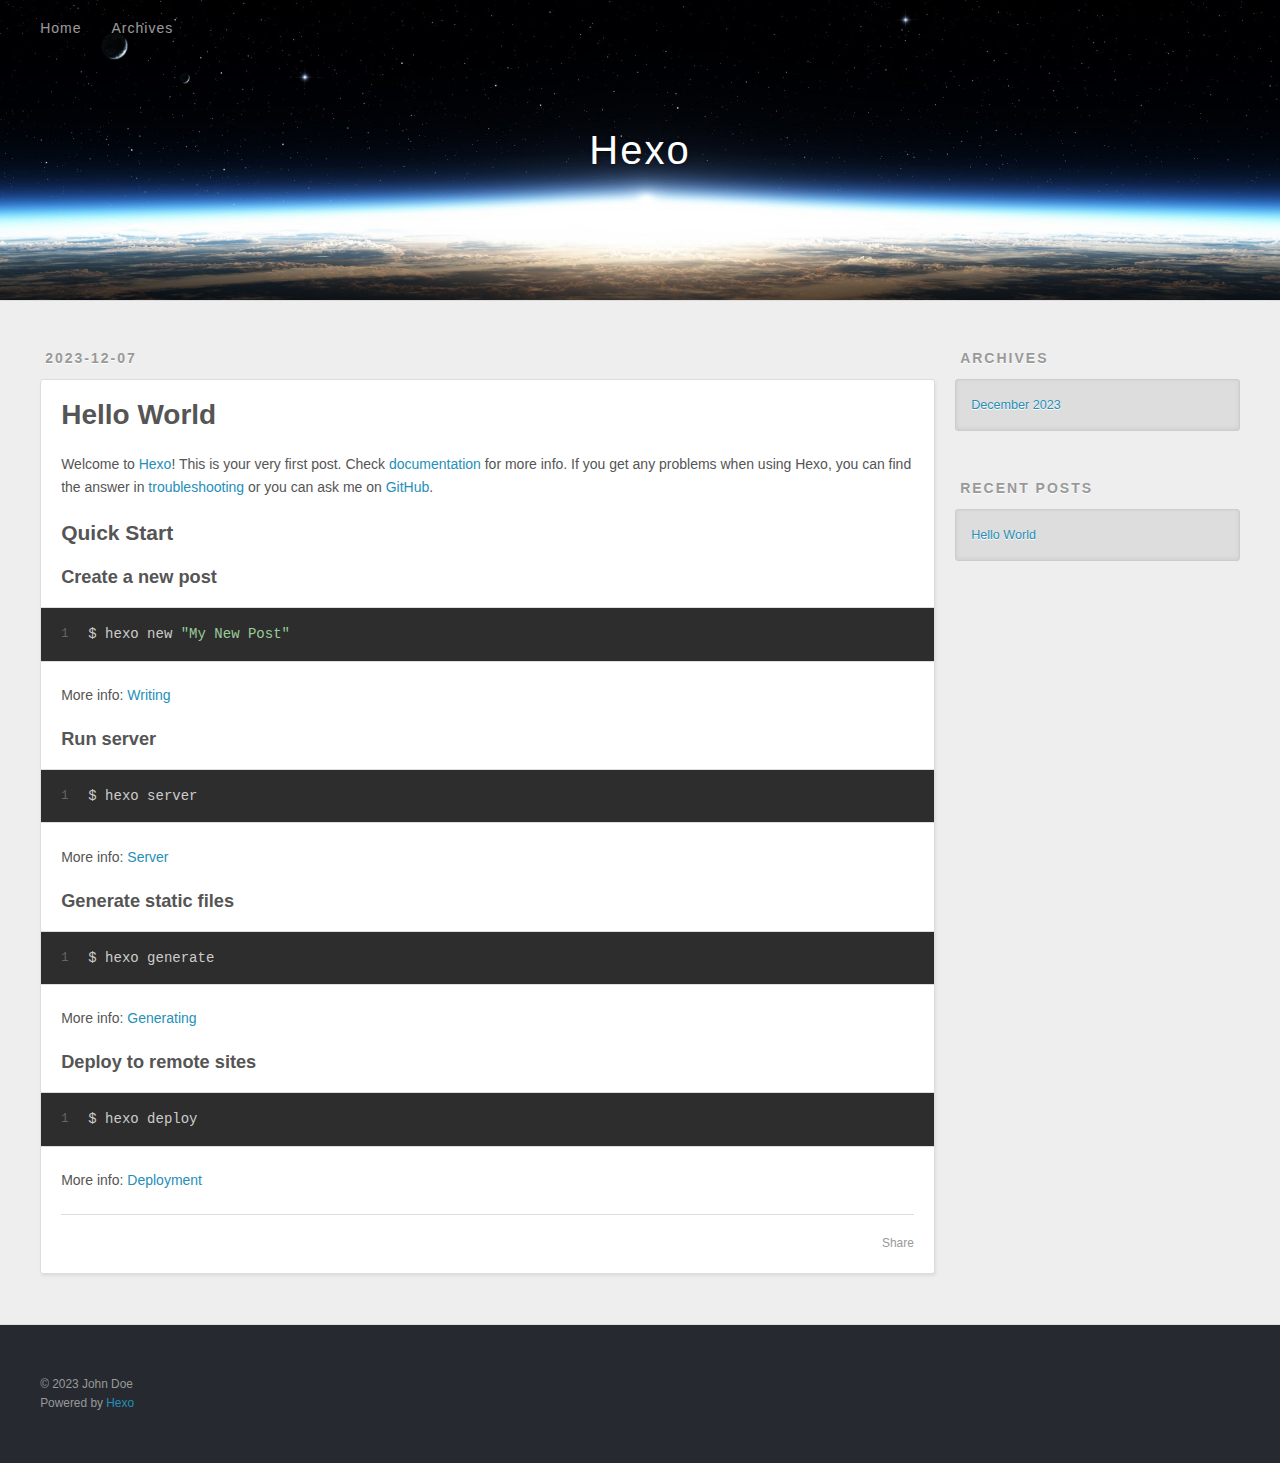
==== index.html @ 00a90ab8 "Site updated: 2023-12-07 13:00:36" ====
<!DOCTYPE html>
<html>
<head>
  <meta charset="utf-8">
  
  
  <title>Hexo</title>
  <meta name="viewport" content="width=device-width, initial-scale=1, shrink-to-fit=no">
  <meta property="og:type" content="website">
<meta property="og:title" content="Hexo">
<meta property="og:url" content="http://example.com/index.html">
<meta property="og:site_name" content="Hexo">
<meta property="og:locale" content="en_US">
<meta property="article:author" content="John Doe">
<meta name="twitter:card" content="summary">
  
    <link rel="alternate" href="/atom.xml" title="Hexo" type="application/atom+xml">
  
  
    <link rel="shortcut icon" href="/favicon.png">
  
  
  
<link rel="stylesheet" href="/css/style.css">

  
    
<link rel="stylesheet" href="/fancybox/jquery.fancybox.min.css">

  
  
<meta name="generator" content="Hexo 7.0.0"></head>

<body>
  <div id="container">
    <div id="wrap">
      <header id="header">
  <div id="banner"></div>
  <div id="header-outer" class="outer">
    <div id="header-title" class="inner">
      <h1 id="logo-wrap">
        <a href="/" id="logo">Hexo</a>
      </h1>
      
    </div>
    <div id="header-inner" class="inner">
      <nav id="main-nav">
        <a id="main-nav-toggle" class="nav-icon"><span class="fa fa-bars"></span></a>
        
          <a class="main-nav-link" href="/">Home</a>
        
          <a class="main-nav-link" href="/archives">Archives</a>
        
      </nav>
      <nav id="sub-nav">
        
        
          <a class="nav-icon" href="/atom.xml" title="RSS Feed"><span class="fa fa-rss"></span></a>
        
        <a class="nav-icon nav-search-btn" title="Search"><span class="fa fa-search"></span></a>
      </nav>
      <div id="search-form-wrap">
        <form action="//google.com/search" method="get" accept-charset="UTF-8" class="search-form"><input type="search" name="q" class="search-form-input" placeholder="Search"><button type="submit" class="search-form-submit">&#xF002;</button><input type="hidden" name="sitesearch" value="http://example.com"></form>
      </div>
    </div>
  </div>
</header>

      <div class="outer">
        <section id="main">
  
    <article id="post-hello-world" class="h-entry article article-type-post" itemprop="blogPost" itemscope itemtype="https://schema.org/BlogPosting">
  <div class="article-meta">
    <a href="/2023/12/07/hello-world/" class="article-date">
  <time class="dt-published" datetime="2023-12-07T04:48:02.536Z" itemprop="datePublished">2023-12-07</time>
</a>
    
  </div>
  <div class="article-inner">
    
    
      <header class="article-header">
        
  
    <h1 itemprop="name">
      <a class="p-name article-title" href="/2023/12/07/hello-world/">Hello World</a>
    </h1>
  

      </header>
    
    <div class="e-content article-entry" itemprop="articleBody">
      
        <p>Welcome to <a target="_blank" rel="noopener" href="https://hexo.io/">Hexo</a>! This is your very first post. Check <a target="_blank" rel="noopener" href="https://hexo.io/docs/">documentation</a> for more info. If you get any problems when using Hexo, you can find the answer in <a target="_blank" rel="noopener" href="https://hexo.io/docs/troubleshooting.html">troubleshooting</a> or you can ask me on <a target="_blank" rel="noopener" href="https://github.com/hexojs/hexo/issues">GitHub</a>.</p>
<h2 id="Quick-Start"><a href="#Quick-Start" class="headerlink" title="Quick Start"></a>Quick Start</h2><h3 id="Create-a-new-post"><a href="#Create-a-new-post" class="headerlink" title="Create a new post"></a>Create a new post</h3><figure class="highlight bash"><table><tr><td class="gutter"><pre><span class="line">1</span><br></pre></td><td class="code"><pre><span class="line">$ hexo new <span class="string">&quot;My New Post&quot;</span></span><br></pre></td></tr></table></figure>

<p>More info: <a target="_blank" rel="noopener" href="https://hexo.io/docs/writing.html">Writing</a></p>
<h3 id="Run-server"><a href="#Run-server" class="headerlink" title="Run server"></a>Run server</h3><figure class="highlight bash"><table><tr><td class="gutter"><pre><span class="line">1</span><br></pre></td><td class="code"><pre><span class="line">$ hexo server</span><br></pre></td></tr></table></figure>

<p>More info: <a target="_blank" rel="noopener" href="https://hexo.io/docs/server.html">Server</a></p>
<h3 id="Generate-static-files"><a href="#Generate-static-files" class="headerlink" title="Generate static files"></a>Generate static files</h3><figure class="highlight bash"><table><tr><td class="gutter"><pre><span class="line">1</span><br></pre></td><td class="code"><pre><span class="line">$ hexo generate</span><br></pre></td></tr></table></figure>

<p>More info: <a target="_blank" rel="noopener" href="https://hexo.io/docs/generating.html">Generating</a></p>
<h3 id="Deploy-to-remote-sites"><a href="#Deploy-to-remote-sites" class="headerlink" title="Deploy to remote sites"></a>Deploy to remote sites</h3><figure class="highlight bash"><table><tr><td class="gutter"><pre><span class="line">1</span><br></pre></td><td class="code"><pre><span class="line">$ hexo deploy</span><br></pre></td></tr></table></figure>

<p>More info: <a target="_blank" rel="noopener" href="https://hexo.io/docs/one-command-deployment.html">Deployment</a></p>

      
    </div>
    <footer class="article-footer">
      <a data-url="http://example.com/2023/12/07/hello-world/" data-id="clpupy6jh00003ctsfbhygcel" data-title="Hello World" class="article-share-link"><span class="fa fa-share">Share</span></a>
      
      
      
    </footer>
  </div>
  
</article>



  


</section>
        
          <aside id="sidebar">
  
    

  
    

  
    
  
    
  <div class="widget-wrap">
    <h3 class="widget-title">Archives</h3>
    <div class="widget">
      <ul class="archive-list"><li class="archive-list-item"><a class="archive-list-link" href="/archives/2023/12/">December 2023</a></li></ul>
    </div>
  </div>


  
    
  <div class="widget-wrap">
    <h3 class="widget-title">Recent Posts</h3>
    <div class="widget">
      <ul>
        
          <li>
            <a href="/2023/12/07/hello-world/">Hello World</a>
          </li>
        
      </ul>
    </div>
  </div>

  
</aside>
        
      </div>
      <footer id="footer">
  
  <div class="outer">
    <div id="footer-info" class="inner">
      
      &copy; 2023 John Doe<br>
      Powered by <a href="https://hexo.io/" target="_blank">Hexo</a>
    </div>
  </div>
</footer>

    </div>
    <nav id="mobile-nav">
  
    <a href="/" class="mobile-nav-link">Home</a>
  
    <a href="/archives" class="mobile-nav-link">Archives</a>
  
</nav>
    


<script src="/js/jquery-3.6.4.min.js"></script>



  
<script src="/fancybox/jquery.fancybox.min.js"></script>




<script src="/js/script.js"></script>





  </div>
</body>
</html>
---- css/style.css ----
body {
  width: 100%;
}
body:before,
body:after {
  content: "";
  display: table;
}
body:after {
  clear: both;
}
html,
body,
div,
span,
applet,
object,
iframe,
h1,
h2,
h3,
h4,
h5,
h6,
p,
blockquote,
pre,
a,
abbr,
acronym,
address,
big,
cite,
code,
del,
dfn,
em,
img,
ins,
kbd,
q,
s,
samp,
small,
strike,
strong,
sub,
sup,
tt,
var,
dl,
dt,
dd,
ol,
ul,
li,
fieldset,
form,
label,
legend,
table,
caption,
tbody,
tfoot,
thead,
tr,
th,
td {
  margin: 0;
  padding: 0;
  border: 0;
  outline: 0;
  font-weight: inherit;
  font-style: inherit;
  font-family: inherit;
  font-size: 100%;
  vertical-align: baseline;
}
body {
  line-height: 1;
  color: #000;
  background: #fff;
}
ol,
ul {
  list-style: none;
}
table {
  border-collapse: separate;
  border-spacing: 0;
  vertical-align: middle;
}
caption,
th,
td {
  text-align: left;
  font-weight: normal;
  vertical-align: middle;
}
a img {
  border: none;
}
input,
button {
  margin: 0;
  padding: 0;
}
input::-moz-focus-inner,
button::-moz-focus-inner {
  border: 0;
  padding: 0;
}
html,
body,
#container {
  height: 100%;
}
body {
  background: #eee;
  font: 14px -apple-system, BlinkMacSystemFont, "Segoe UI", "Roboto", "Oxygen", "Ubuntu", "Cantarell", "Fira Sans", "Droid Sans", "Helvetica Neue", sans-serif;
  -webkit-text-size-adjust: 100%;
}
.outer {
  max-width: 1220px;
  margin: 0 auto;
  padding: 0 20px;
}
.outer:before,
.outer:after {
  content: "";
  display: table;
}
.outer:after {
  clear: both;
}
.inner {
  display: inline;
  float: left;
  width: 98.33333333333333%;
  margin: 0 0.833333333333333%;
}
.left,
.alignleft {
  float: left;
}
.right,
.alignright {
  float: right;
}
.clear {
  clear: both;
}
#container {
  position: relative;
}
.mobile-nav-on {
  overflow: hidden;
}
#wrap {
  height: 100%;
  width: 100%;
  position: absolute;
  top: 0;
  left: 0;
  -webkit-transition: 0.2s ease-out;
  -moz-transition: 0.2s ease-out;
  -ms-transition: 0.2s ease-out;
  transition: 0.2s ease-out;
  z-index: 1;
  background: #eee;
}
.mobile-nav-on #wrap {
  left: 280px;
}
@media screen and (min-width: 768px) {
  #main {
    display: inline;
    float: left;
    width: 73.33333333333333%;
    margin: 0 0.833333333333333%;
  }
}
.article-date,
.article-category-link,
.archive-year,
.widget-title {
  text-decoration: none;
  text-transform: uppercase;
  letter-spacing: 2px;
  color: #999;
  margin-bottom: 1em;
  margin-left: 5px;
  line-height: 1em;
  text-shadow: 0 1px #fff;
  font-weight: bold;
}
.article-inner,
.archive-article-inner {
  background: #fff;
  -webkit-box-shadow: 1px 2px 3px #ddd;
  box-shadow: 1px 2px 3px #ddd;
  border: 1px solid #ddd;
  border-radius: 3px;
}
.article-entry h1,
.widget h1 {
  font-size: 2em;
}
.article-entry h2,
.widget h2 {
  font-size: 1.5em;
}
.article-entry h3,
.widget h3 {
  font-size: 1.3em;
}
.article-entry h4,
.widget h4 {
  font-size: 1.2em;
}
.article-entry h5,
.widget h5 {
  font-size: 1em;
}
.article-entry h6,
.widget h6 {
  font-size: 1em;
  color: #999;
}
.article-entry hr,
.widget hr {
  border: 1px dashed #ddd;
}
.article-entry strong,
.widget strong {
  font-weight: bold;
}
.article-entry em,
.widget em,
.article-entry cite,
.widget cite {
  font-style: italic;
}
.article-entry sup,
.widget sup,
.article-entry sub,
.widget sub {
  font-size: 0.75em;
  line-height: 0;
  position: relative;
  vertical-align: baseline;
}
.article-entry sup,
.widget sup {
  top: -0.5em;
}
.article-entry sub,
.widget sub {
  bottom: -0.2em;
}
.article-entry small,
.widget small {
  font-size: 0.85em;
}
.article-entry acronym,
.widget acronym,
.article-entry abbr,
.widget abbr {
  border-bottom: 1px dotted;
}
.article-entry ul,
.widget ul,
.article-entry ol,
.widget ol,
.article-entry dl,
.widget dl {
  margin: 0 20px;
  line-height: 1.6em;
}
.article-entry ul ul,
.widget ul ul,
.article-entry ol ul,
.widget ol ul,
.article-entry ul ol,
.widget ul ol,
.article-entry ol ol,
.widget ol ol {
  margin-top: 0;
  margin-bottom: 0;
}
.article-entry ul,
.widget ul {
  list-style: disc;
}
.article-entry ol,
.widget ol {
  list-style: decimal;
}
.article-entry dt,
.widget dt {
  font-weight: bold;
}
#header {
  height: 300px;
  position: relative;
  border-bottom: 1px solid #ddd;
}
#header:before,
#header:after {
  content: "";
  position: absolute;
  left: 0;
  right: 0;
  height: 40px;
}
#header:before {
  top: 0;
  background: -webkit-linear-gradient(rgba(0,0,0,0.2), transparent);
  background: -moz-linear-gradient(rgba(0,0,0,0.2), transparent);
  background: -ms-linear-gradient(rgba(0,0,0,0.2), transparent);
  background: linear-gradient(rgba(0,0,0,0.2), transparent);
}
#header:after {
  bottom: 0;
  background: -webkit-linear-gradient(transparent, rgba(0,0,0,0.2));
  background: -moz-linear-gradient(transparent, rgba(0,0,0,0.2));
  background: -ms-linear-gradient(transparent, rgba(0,0,0,0.2));
  background: linear-gradient(transparent, rgba(0,0,0,0.2));
}
#header-outer {
  height: 100%;
  position: relative;
}
#header-inner {
  position: relative;
  overflow: hidden;
}
#banner {
  position: absolute;
  top: 0;
  left: 0;
  width: 100%;
  height: 100%;
  background: url("images/banner.jpg") center #000;
  background-size: cover;
  z-index: -1;
}
#header-title {
  text-align: center;
  height: 40px;
  position: absolute;
  top: 50%;
  left: 0;
  margin-top: -20px;
}
#logo,
#subtitle {
  text-decoration: none;
  color: #fff;
  font-weight: 300;
  text-shadow: 0 1px 4px rgba(0,0,0,0.3);
}
#logo {
  font-size: 40px;
  line-height: 40px;
  letter-spacing: 2px;
}
#subtitle {
  font-size: 16px;
  line-height: 16px;
  letter-spacing: 1px;
}
#subtitle-wrap {
  margin-top: 16px;
}
#main-nav {
  float: left;
  margin-left: -15px;
}
.nav-icon,
.main-nav-link {
  float: left;
  color: #fff;
  opacity: 0.6;
  text-decoration: none;
  text-shadow: 0 1px rgba(0,0,0,0.2);
  -webkit-transition: opacity 0.2s;
  -moz-transition: opacity 0.2s;
  -ms-transition: opacity 0.2s;
  transition: opacity 0.2s;
  display: block;
  padding: 20px 15px;
}
.nav-icon:hover,
.main-nav-link:hover {
  opacity: 1;
}
.nav-icon {
  text-align: center;
  font-size: 14px;
  width: 14px;
  height: 14px;
  padding: 20px 15px;
  position: relative;
  cursor: pointer;
}
.main-nav-link {
  font-weight: 300;
  letter-spacing: 1px;
}
@media screen and (max-width: 479px) {
  .main-nav-link {
    display: none;
  }
}
#main-nav-toggle {
  display: none;
}
@media screen and (max-width: 479px) {
  #main-nav-toggle {
    display: block;
  }
}
#sub-nav {
  float: right;
  margin-right: -15px;
}
#search-form-wrap {
  position: absolute;
  top: 15px;
  width: 150px;
  height: 30px;
  right: -150px;
  opacity: 0;
  -webkit-transition: 0.2s ease-out;
  -moz-transition: 0.2s ease-out;
  -ms-transition: 0.2s ease-out;
  transition: 0.2s ease-out;
}
#search-form-wrap.on {
  opacity: 1;
  right: 0;
}
@media screen and (max-width: 479px) {
  #search-form-wrap {
    width: 100%;
    right: -100%;
  }
}
.search-form {
  position: absolute;
  top: 0;
  left: 0;
  right: 0;
  background: #fff;
  padding: 5px 15px;
  border-radius: 15px;
  -webkit-box-shadow: 0 0 10px rgba(0,0,0,0.3);
  box-shadow: 0 0 10px rgba(0,0,0,0.3);
}
.search-form-input {
  border: none;
  background: none;
  color: #555;
  width: 100%;
  font: 13px -apple-system, BlinkMacSystemFont, "Segoe UI", "Roboto", "Oxygen", "Ubuntu", "Cantarell", "Fira Sans", "Droid Sans", "Helvetica Neue", sans-serif;
  outline: none;
}
.search-form-input::-webkit-search-results-decoration,
.search-form-input::-webkit-search-cancel-button {
  -webkit-appearance: none;
}
.search-form-submit {
  position: absolute;
  top: 50%;
  right: 10px;
  margin-top: -7px;
  font: 13px ForkAwesome;
  border: none;
  background: none;
  color: #bbb;
  cursor: pointer;
}
.search-form-submit:hover,
.search-form-submit:focus {
  color: #777;
}
.article {
  margin: 50px 0;
}
.article-inner {
  overflow: hidden;
}
.article-meta:before,
.article-meta:after {
  content: "";
  display: table;
}
.article-meta:after {
  clear: both;
}
.article-date {
  float: left;
}
.article-category {
  float: left;
  line-height: 1em;
  color: #ccc;
  text-shadow: 0 1px #fff;
  margin-left: 8px;
}
.article-category:before {
  content: "\2022";
}
.article-category-link {
  margin: 0 12px 1em;
}
.article-header {
  padding: 20px 20px 0;
}
.article-title {
  text-decoration: none;
  font-size: 2em;
  font-weight: bold;
  color: #555;
  line-height: 1.1em;
  -webkit-transition: color 0.2s;
  -moz-transition: color 0.2s;
  -ms-transition: color 0.2s;
  transition: color 0.2s;
}
a.article-title:hover {
  color: #258fb8;
}
.article-entry {
  color: #555;
  padding: 0 20px;
}
.article-entry:before,
.article-entry:after {
  content: "";
  display: table;
}
.article-entry:after {
  clear: both;
}
.article-entry p,
.article-entry table {
  line-height: 1.6em;
  margin: 1.6em 0;
}
.article-entry h1,
.article-entry h2,
.article-entry h3,
.article-entry h4,
.article-entry h5,
.article-entry h6 {
  font-weight: bold;
}
.article-entry h1,
.article-entry h2,
.article-entry h3,
.article-entry h4,
.article-entry h5,
.article-entry h6 {
  line-height: 1.1em;
  margin: 1.1em 0;
}
.article-entry a {
  color: #258fb8;
  text-decoration: none;
}
.article-entry a:hover {
  text-decoration: underline;
}
.article-entry ul,
.article-entry ol,
.article-entry dl {
  margin-top: 1.6em;
  margin-bottom: 1.6em;
}
.article-entry img,
.article-entry video {
  max-width: 100%;
  height: auto;
  display: block;
  margin: auto;
}
.article-entry iframe {
  border: none;
}
.article-entry table {
  width: 100%;
  border-collapse: collapse;
  border-spacing: 0;
}
.article-entry th {
  font-weight: bold;
  border-bottom: 3px solid #ddd;
  padding-bottom: 0.5em;
}
.article-entry td {
  border-bottom: 1px solid #ddd;
  padding: 10px 0;
}
.article-entry blockquote {
  font-family: Georgia, "Times New Roman", serif;
  margin: 1.6em 20px;
  text-align: center;
}
.article-entry blockquote footer {
  font-size: 14px;
  margin: 1.6em 0;
  font-family: -apple-system, BlinkMacSystemFont, "Segoe UI", "Roboto", "Oxygen", "Ubuntu", "Cantarell", "Fira Sans", "Droid Sans", "Helvetica Neue", sans-serif;
}
.article-entry blockquote footer cite:before {
  content: "—";
  padding: 0 0.5em;
}
.article-entry .pullquote {
  text-align: left;
  width: 45%;
  margin: 0;
}
.article-entry .pullquote.left {
  margin-left: 0.5em;
  margin-right: 1em;
}
.article-entry .pullquote.right {
  margin-right: 0.5em;
  margin-left: 1em;
}
.article-entry .caption {
  color: #999;
  display: block;
  font-size: 0.9em;
  margin-top: 0.5em;
  position: relative;
  text-align: center;
}
.article-entry .video-container {
  position: relative;
  padding-top: 56.25%;
  height: 0;
  overflow: hidden;
}
.article-entry .video-container iframe,
.article-entry .video-container object,
.article-entry .video-container embed {
  position: absolute;
  top: 0;
  left: 0;
  width: 100%;
  height: 100%;
  margin-top: 0;
}
.article-more-link a {
  display: inline-block;
  line-height: 1em;
  padding: 6px 15px;
  border-radius: 15px;
  background: #eee;
  color: #999;
  text-shadow: 0 1px #fff;
  text-decoration: none;
}
.article-more-link a:hover {
  background: #258fb8;
  color: #fff;
  text-decoration: none;
  text-shadow: 0 1px #1e7293;
}
.article-footer {
  font-size: 0.85em;
  line-height: 1.6em;
  border-top: 1px solid #ddd;
  padding-top: 1.6em;
  margin: 0 20px 20px;
}
.article-footer:before,
.article-footer:after {
  content: "";
  display: table;
}
.article-footer:after {
  clear: both;
}
.article-footer a {
  color: #999;
  text-decoration: none;
}
.article-footer a:hover {
  color: #555;
}
.article-tag-list-item {
  float: left;
  margin-right: 10px;
}
.article-tag-list-link:before {
  content: "#";
}
.article-comment-link {
  float: right;
}
.article-comment-link:before {
  padding-right: 8px;
}
.article-share-link {
  cursor: pointer;
  float: right;
  margin-left: 20px;
}
.article-share-link:before {
  padding-right: 6px;
}
#article-nav {
  position: relative;
}
#article-nav:before,
#article-nav:after {
  content: "";
  display: table;
}
#article-nav:after {
  clear: both;
}
@media screen and (min-width: 768px) {
  #article-nav {
    margin: 50px 0;
  }
  #article-nav:before {
    width: 8px;
    height: 8px;
    position: absolute;
    top: 50%;
    left: 50%;
    margin-top: -4px;
    margin-left: -4px;
    content: "";
    border-radius: 50%;
    background: #ddd;
    -webkit-box-shadow: 0 1px 2px #fff;
    box-shadow: 0 1px 2px #fff;
  }
}
.article-nav-link-wrap {
  text-decoration: none;
  text-shadow: 0 1px #fff;
  color: #999;
  -webkit-box-sizing: border-box;
  -moz-box-sizing: border-box;
  box-sizing: border-box;
  margin-top: 50px;
  text-align: center;
  display: block;
}
.article-nav-link-wrap:hover {
  color: #555;
}
@media screen and (min-width: 768px) {
  .article-nav-link-wrap {
    width: 50%;
    margin-top: 0;
  }
}
@media screen and (min-width: 768px) {
  #article-nav-newer {
    float: left;
    text-align: right;
    padding-right: 20px;
  }
}
@media screen and (min-width: 768px) {
  #article-nav-older {
    float: right;
    text-align: left;
    padding-left: 20px;
  }
}
.article-nav-caption {
  text-transform: uppercase;
  letter-spacing: 2px;
  color: #ddd;
  line-height: 1em;
  font-weight: bold;
}
#article-nav-newer .article-nav-caption {
  margin-right: -2px;
}
.article-nav-title {
  font-size: 0.85em;
  line-height: 1.6em;
  margin-top: 0.5em;
}
.article-share-box {
  position: absolute;
  display: none;
  background: #fff;
  -webkit-box-shadow: 1px 2px 10px rgba(0,0,0,0.2);
  box-shadow: 1px 2px 10px rgba(0,0,0,0.2);
  border-radius: 3px;
  margin-left: -145px;
  overflow: hidden;
  z-index: 1;
}
.article-share-box.on {
  display: block;
}
.article-share-input {
  width: 100%;
  background: none;
  -webkit-box-sizing: border-box;
  -moz-box-sizing: border-box;
  box-sizing: border-box;
  font: 14px -apple-system, BlinkMacSystemFont, "Segoe UI", "Roboto", "Oxygen", "Ubuntu", "Cantarell", "Fira Sans", "Droid Sans", "Helvetica Neue", sans-serif;
  padding: 0 15px;
  color: #555;
  outline: none;
  border: 1px solid #ddd;
  border-radius: 3px 3px 0 0;
  height: 36px;
  line-height: 36px;
}
.article-share-links {
  background: #eee;
}
.article-share-links:before,
.article-share-links:after {
  content: "";
  display: table;
}
.article-share-links:after {
  clear: both;
}
.article-share-twitter,
.article-share-facebook,
.article-share-pinterest,
.article-share-linkedin {
  width: 50px;
  height: 36px;
  display: block;
  float: left;
  position: relative;
  color: #999;
  text-shadow: 0 1px #fff;
}
.article-share-twitter:before,
.article-share-facebook:before,
.article-share-pinterest:before,
.article-share-linkedin:before {
  font-size: 20px;
  width: 20px;
  height: 20px;
  position: absolute;
  top: 50%;
  left: 50%;
  margin-top: -10px;
  margin-left: -10px;
  text-align: center;
}
.article-share-twitter:hover,
.article-share-facebook:hover,
.article-share-pinterest:hover,
.article-share-linkedin:hover {
  color: #fff;
}
.article-share-twitter:hover {
  background: #00aced;
  text-shadow: 0 1px #008abe;
}
.article-share-facebook:hover {
  background: #3b5998;
  text-shadow: 0 1px #2f477a;
}
.article-share-pinterest:hover {
  background: #cb2027;
  text-shadow: 0 1px #a21a1f;
}
.article-share-linkedin:hover {
  background: #0077b5;
  text-shadow: 0 1px #005f91;
}
.article-gallery {
  background: #000;
  position: relative;
}
.article-gallery-photos {
  position: relative;
  overflow: hidden;
}
.article-gallery-img {
  display: none;
  max-width: 100%;
}
.article-gallery-img:first-child {
  display: block;
}
.article-gallery-img.loaded {
  position: absolute;
  display: block;
}
.article-gallery-img img {
  display: block;
  max-width: 100%;
  margin: 0 auto;
}
#comments {
  background: #fff;
  -webkit-box-shadow: 1px 2px 3px #ddd;
  box-shadow: 1px 2px 3px #ddd;
  padding: 20px;
  border: 1px solid #ddd;
  border-radius: 3px;
  margin: 50px 0;
}
#comments a {
  color: #258fb8;
}
.archives-wrap {
  margin: 50px 0;
}
.archives:before,
.archives:after {
  content: "";
  display: table;
}
.archives:after {
  clear: both;
}
.archive-year-wrap {
  margin-bottom: 1em;
}
.archives {
  -webkit-column-gap: 10px;
  -moz-column-gap: 10px;
  column-gap: 10px;
}
@media screen and (min-width: 480px) and (max-width: 767px) {
  .archives {
    -webkit-column-count: 2;
    -moz-column-count: 2;
    column-count: 2;
  }
}
@media screen and (min-width: 768px) {
  .archives {
    -webkit-column-count: 3;
    -moz-column-count: 3;
    column-count: 3;
  }
}
.archive-article {
  -webkit-column-break-inside: avoid;
  page-break-inside: avoid;
  overflow: hidden;
  break-inside: avoid-column;
}
.archive-article-inner {
  padding: 10px;
  margin-bottom: 15px;
}
.archive-article-title {
  text-decoration: none;
  font-weight: bold;
  color: #555;
  -webkit-transition: color 0.2s;
  -moz-transition: color 0.2s;
  -ms-transition: color 0.2s;
  transition: color 0.2s;
  line-height: 1.6em;
}
.archive-article-title:hover {
  color: #258fb8;
}
.archive-article-footer {
  margin-top: 1em;
}
.archive-article-date {
  color: #999;
  text-decoration: none;
  font-size: 0.85em;
  line-height: 1em;
  margin-bottom: 0.5em;
  display: block;
}
#page-nav {
  margin: 50px auto;
  background: #fff;
  -webkit-box-shadow: 1px 2px 3px #ddd;
  box-shadow: 1px 2px 3px #ddd;
  border: 1px solid #ddd;
  border-radius: 3px;
  text-align: center;
  color: #999;
  overflow: hidden;
}
#page-nav:before,
#page-nav:after {
  content: "";
  display: table;
}
#page-nav:after {
  clear: both;
}
#page-nav a,
#page-nav span {
  padding: 10px 20px;
  line-height: 1;
  height: 2ex;
}
#page-nav a {
  color: #999;
  text-decoration: none;
}
#page-nav a:hover {
  background: #999;
  color: #fff;
}
#page-nav .prev {
  float: left;
}
#page-nav .next {
  float: right;
}
#page-nav .page-number {
  display: inline-block;
}
@media screen and (max-width: 479px) {
  #page-nav .page-number {
    display: none;
  }
}
#page-nav .current {
  color: #555;
  font-weight: bold;
}
#page-nav .space {
  color: #ddd;
}
#footer {
  background: #262a30;
  padding: 50px 0;
  border-top: 1px solid #ddd;
  color: #999;
}
#footer a {
  color: #258fb8;
  text-decoration: none;
}
#footer a:hover {
  text-decoration: underline;
}
#footer-info {
  line-height: 1.6em;
  font-size: 0.85em;
}
.article-entry pre,
.article-entry .highlight {
  background: #2d2d2d;
  margin: 0 -20px;
  padding: 15px 20px;
  border-style: solid;
  border-color: #ddd;
  border-width: 1px 0;
  overflow: auto;
  color: #ccc;
  line-height: 22.400000000000002px;
}
.article-entry .highlight .gutter pre,
.article-entry .gist .gist-file .gist-data .line-numbers {
  color: #666;
  font-size: 0.85em;
}
.article-entry pre,
.article-entry code {
  font-family: "Source Code Pro", Consolas, Monaco, Menlo, Consolas, monospace;
}
.article-entry code {
  background: #eee;
  text-shadow: 0 1px #fff;
  padding: 0 0.3em;
}
.article-entry pre code {
  background: none;
  text-shadow: none;
  padding: 0;
}
.article-entry .highlight pre {
  border: none;
  margin: 0;
  padding: 0;
}
.article-entry .highlight table {
  margin: 0;
  width: auto;
}
.article-entry .highlight td {
  border: none;
  padding: 0;
}
.article-entry .highlight figcaption {
  font-size: 0.85em;
  color: #999;
  line-height: 1em;
  margin-bottom: 1em;
}
.article-entry .highlight figcaption:before,
.article-entry .highlight figcaption:after {
  content: "";
  display: table;
}
.article-entry .highlight figcaption:after {
  clear: both;
}
.article-entry .highlight figcaption a {
  float: right;
}
.article-entry .highlight .gutter {
  -moz-user-select: none;
  -ms-user-select: none;
  -webkit-user-select: none;
  -webkit-user-select: none;
  -moz-user-select: none;
  -ms-user-select: none;
  user-select: none;
}
.article-entry .highlight .gutter pre {
  text-align: right;
  padding-right: 20px;
}
.article-entry .highlight .line {
  height: 22.400000000000002px;
}
.article-entry .highlight .line.marked {
  background: #515151;
}
.article-entry .gist {
  margin: 0 -20px;
  border-style: solid;
  border-color: #ddd;
  border-width: 1px 0;
  background: #2d2d2d;
  padding: 15px 20px 15px 0;
}
.article-entry .gist .gist-file {
  border: none;
  font-family: "Source Code Pro", Consolas, Monaco, Menlo, Consolas, monospace;
  margin: 0;
}
.article-entry .gist .gist-file .gist-data {
  background: none;
  border: none;
}
.article-entry .gist .gist-file .gist-data .line-numbers {
  background: none;
  border: none;
  padding: 0 20px 0 0;
}
.article-entry .gist .gist-file .gist-data .line-data {
  padding: 0 !important;
}
.article-entry .gist .gist-file .highlight {
  margin: 0;
  padding: 0;
  border: none;
}
.article-entry .gist .gist-file .gist-meta {
  background: #2d2d2d;
  color: #999;
  font: 0.85em -apple-system, BlinkMacSystemFont, "Segoe UI", "Roboto", "Oxygen", "Ubuntu", "Cantarell", "Fira Sans", "Droid Sans", "Helvetica Neue", sans-serif;
  text-shadow: 0 0;
  padding: 0;
  margin-top: 1em;
  margin-left: 20px;
}
.article-entry .gist .gist-file .gist-meta a {
  color: #258fb8;
  font-weight: normal;
}
.article-entry .gist .gist-file .gist-meta a:hover {
  text-decoration: underline;
}
pre .comment,
pre .title {
  color: #999;
}
pre .variable,
pre .attribute,
pre .tag,
pre .regexp,
pre .ruby .constant,
pre .xml .tag .title,
pre .xml .pi,
pre .xml .doctype,
pre .html .doctype,
pre .css .id,
pre .css .class,
pre .css .pseudo {
  color: #f2777a;
}
pre .number,
pre .preprocessor,
pre .built_in,
pre .literal,
pre .params,
pre .constant {
  color: #f99157;
}
pre .class,
pre .ruby .class .title,
pre .css .rules .attribute {
  color: #9c9;
}
pre .string,
pre .value,
pre .inheritance,
pre .header,
pre .ruby .symbol,
pre .xml .cdata {
  color: #9c9;
}
pre .css .hexcolor {
  color: #6cc;
}
pre .function,
pre .python .decorator,
pre .python .title,
pre .ruby .function .title,
pre .ruby .title .keyword,
pre .perl .sub,
pre .javascript .title,
pre .coffeescript .title {
  color: #69c;
}
pre .keyword,
pre .javascript .function {
  color: #c9c;
}
@media screen and (max-width: 479px) {
  #mobile-nav {
    position: absolute;
    top: 0;
    left: 0;
    width: 280px;
    height: 100%;
    background: #191919;
    border-right: 1px solid #fff;
  }
}
@media screen and (max-width: 479px) {
  .mobile-nav-link {
    display: block;
    color: #999;
    text-decoration: none;
    padding: 15px 20px;
    font-weight: bold;
  }
  .mobile-nav-link:hover {
    color: #fff;
  }
}
@media screen and (min-width: 768px) {
  #sidebar {
    display: inline;
    float: left;
    width: 23.333333333333332%;
    margin: 0 0.833333333333333%;
  }
}
.widget-wrap {
  margin: 50px 0;
}
.widget {
  color: #777;
  text-shadow: 0 1px #fff;
  background: #ddd;
  -webkit-box-shadow: 0 -1px 4px #ccc inset;
  box-shadow: 0 -1px 4px #ccc inset;
  border: 1px solid #ccc;
  padding: 15px;
  border-radius: 3px;
}
.widget a {
  color: #258fb8;
  text-decoration: none;
}
.widget a:hover {
  text-decoration: underline;
}
.widget ul ul,
.widget ol ul,
.widget dl ul,
.widget ul ol,
.widget ol ol,
.widget dl ol,
.widget ul dl,
.widget ol dl,
.widget dl dl {
  margin-left: 15px;
  list-style: disc;
}
.widget {
  line-height: 1.6em;
  word-wrap: break-word;
  font-size: 0.9em;
}
.widget ul,
.widget ol {
  list-style: none;
  margin: 0;
}
.widget ul ul,
.widget ol ul,
.widget ul ol,
.widget ol ol {
  margin: 0 20px;
}
.widget ul ul,
.widget ol ul {
  list-style: disc;
}
.widget ul ol,
.widget ol ol {
  list-style: decimal;
}
.category-list-count,
.tag-list-count,
.archive-list-count {
  padding-left: 5px;
  color: #999;
  font-size: 0.85em;
}
.category-list-count:before,
.tag-list-count:before,
.archive-list-count:before {
  content: "(";
}
.category-list-count:after,
.tag-list-count:after,
.archive-list-count:after {
  content: ")";
}
.tagcloud a {
  margin-right: 5px;
  display: inline-block;
}
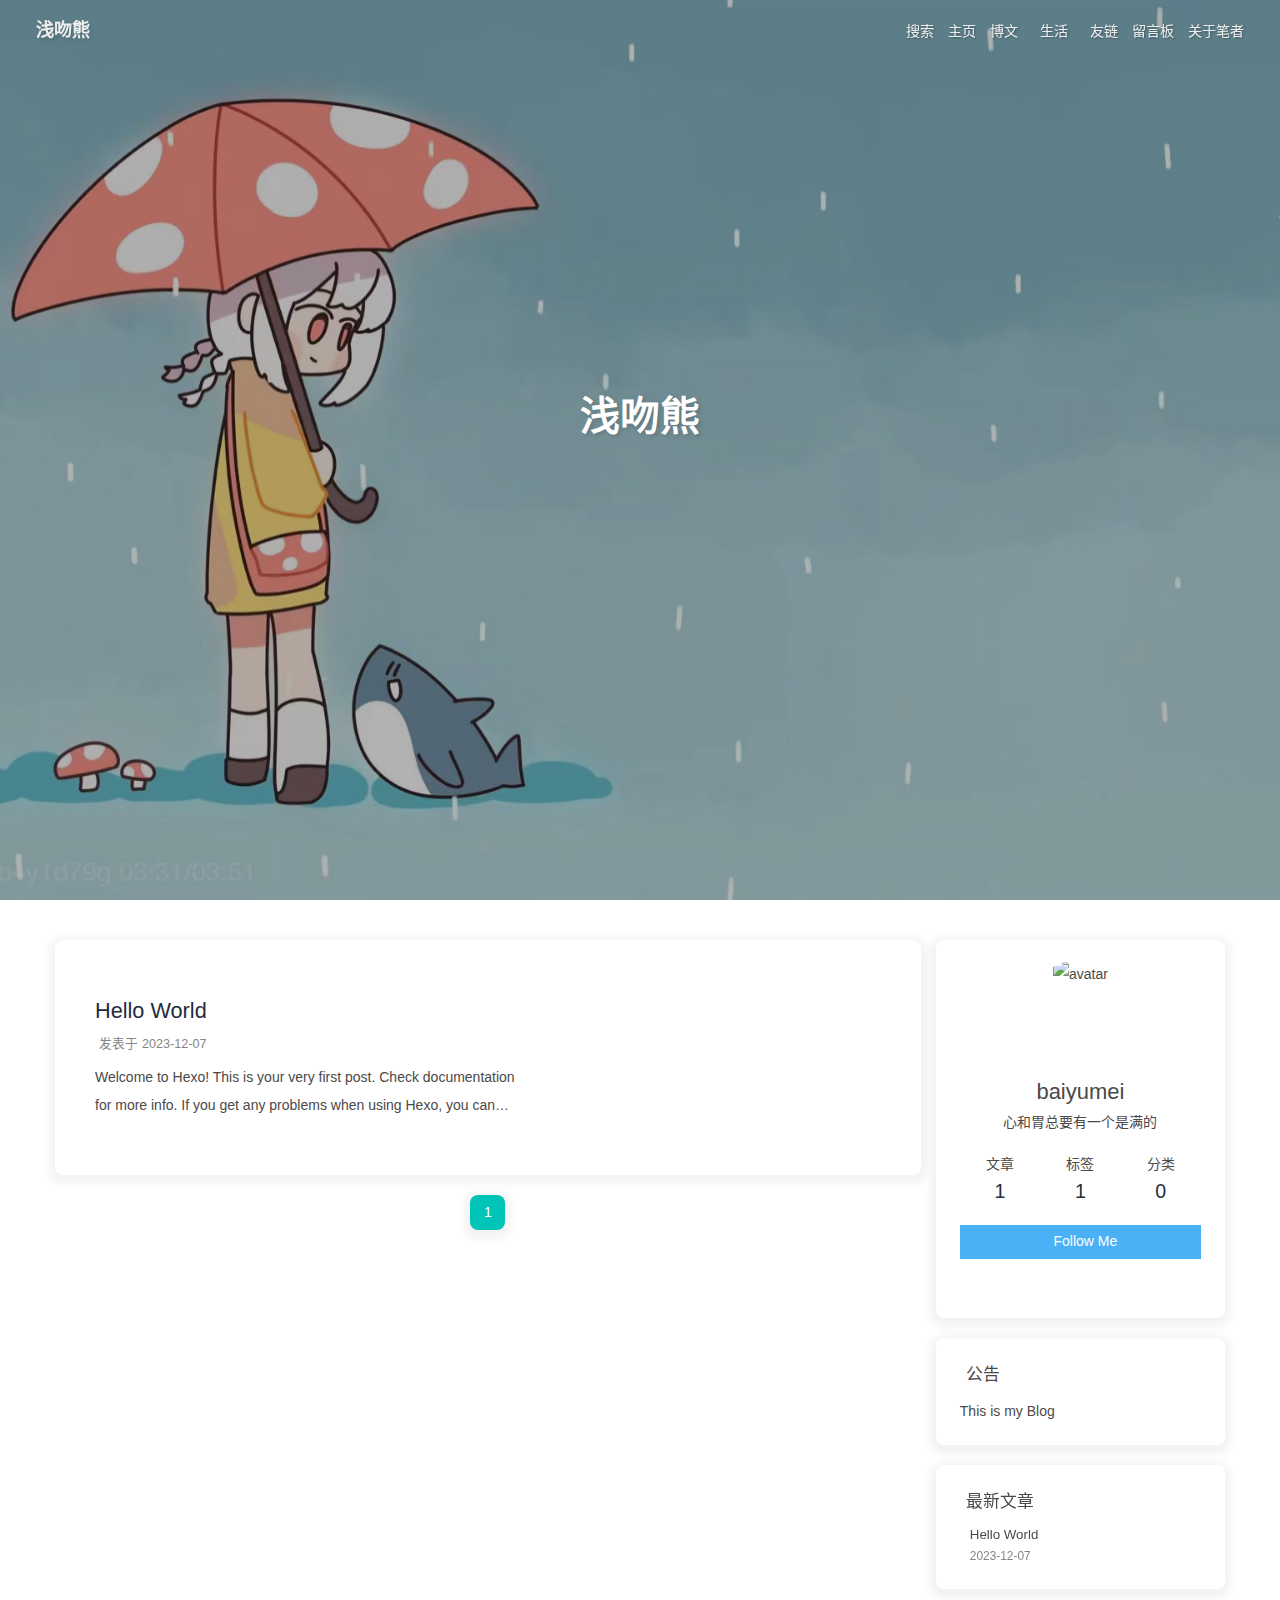
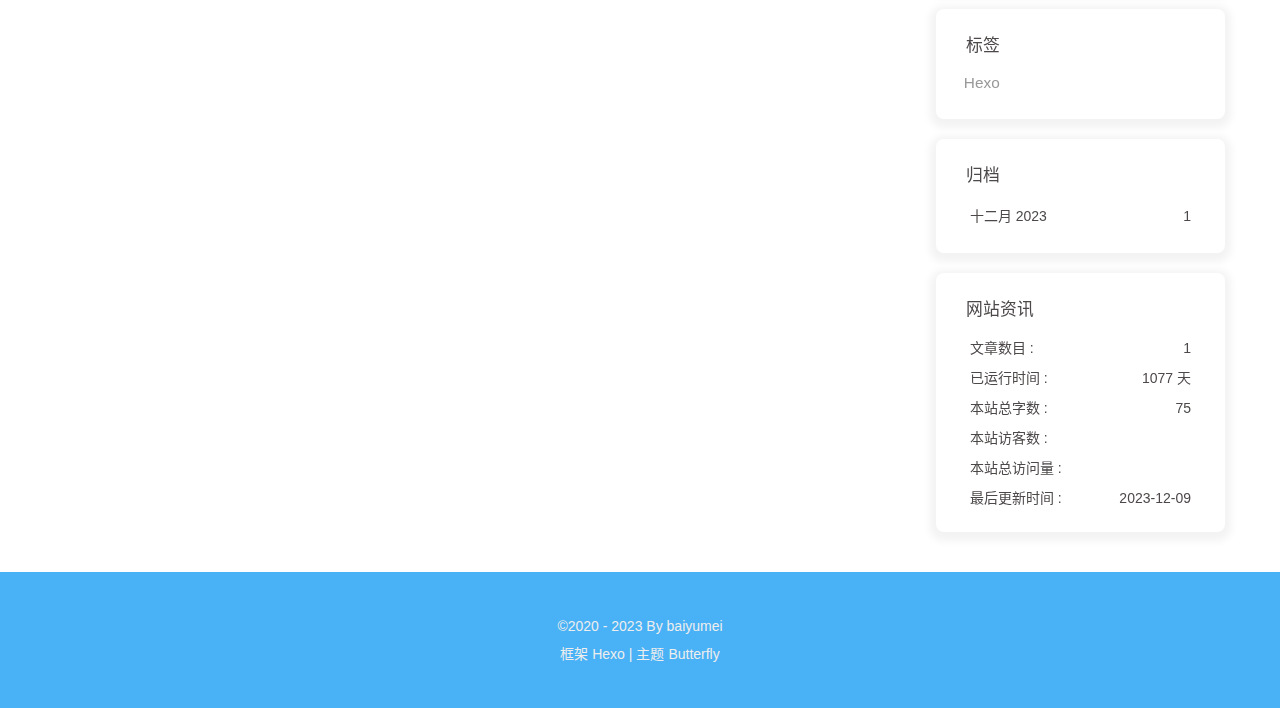
==== commit 72687ad8: "Site updated: 2023-12-09 14:54:59" ====
--- a/index.html
+++ b/index.html
@@ -1,205 +1,208 @@
-<!DOCTYPE html>
-<html>
-<head>
-  <meta charset="utf-8">
-  
-  
-  <title>Hexo</title>
-  <meta name="viewport" content="width=device-width, initial-scale=1, shrink-to-fit=no">
-  <meta property="og:type" content="website">
-<meta property="og:title" content="Hexo">
+<!DOCTYPE html><html lang="zh-CN" data-theme="light"><head><meta charset="UTF-8"><meta http-equiv="X-UA-Compatible" content="IE=edge"><meta name="viewport" content="width=device-width, initial-scale=1.0,viewport-fit=cover"><title>浅吻熊</title><meta name="author" content="baiyumei"><meta name="copyright" content="baiyumei"><meta name="format-detection" content="telephone=no"><meta name="theme-color" content="#ffffff"><meta name="description" content="心和胃总要有一个是满的">
+<meta property="og:type" content="website">
+<meta property="og:title" content="浅吻熊">
 <meta property="og:url" content="http://example.com/index.html">
-<meta property="og:site_name" content="Hexo">
-<meta property="og:locale" content="en_US">
-<meta property="article:author" content="John Doe">
+<meta property="og:site_name" content="浅吻熊">
+<meta property="og:description" content="心和胃总要有一个是满的">
+<meta property="og:locale" content="zh_CN">
+<meta property="og:image" content="http://example.com/img/13.jpg">
+<meta property="article:author" content="baiyumei">
 <meta name="twitter:card" content="summary">
-  
-    <link rel="alternate" href="/atom.xml" title="Hexo" type="application/atom+xml">
-  
-  
-    <link rel="shortcut icon" href="/favicon.png">
-  
-  
-  
-<link rel="stylesheet" href="/css/style.css">
-
-  
-    
-<link rel="stylesheet" href="/fancybox/jquery.fancybox.min.css">
-
-  
-  
-<meta name="generator" content="Hexo 7.0.0"></head>
-
-<body>
-  <div id="container">
-    <div id="wrap">
-      <header id="header">
-  <div id="banner"></div>
-  <div id="header-outer" class="outer">
-    <div id="header-title" class="inner">
-      <h1 id="logo-wrap">
-        <a href="/" id="logo">Hexo</a>
-      </h1>
-      
-    </div>
-    <div id="header-inner" class="inner">
-      <nav id="main-nav">
-        <a id="main-nav-toggle" class="nav-icon"><span class="fa fa-bars"></span></a>
-        
-          <a class="main-nav-link" href="/">Home</a>
-        
-          <a class="main-nav-link" href="/archives">Archives</a>
-        
-      </nav>
-      <nav id="sub-nav">
-        
-        
-          <a class="nav-icon" href="/atom.xml" title="RSS Feed"><span class="fa fa-rss"></span></a>
-        
-        <a class="nav-icon nav-search-btn" title="Search"><span class="fa fa-search"></span></a>
-      </nav>
-      <div id="search-form-wrap">
-        <form action="//google.com/search" method="get" accept-charset="UTF-8" class="search-form"><input type="search" name="q" class="search-form-input" placeholder="Search"><button type="submit" class="search-form-submit">&#xF002;</button><input type="hidden" name="sitesearch" value="http://example.com"></form>
-      </div>
-    </div>
-  </div>
-</header>
-
-      <div class="outer">
-        <section id="main">
-  
-    <article id="post-hello-world" class="h-entry article article-type-post" itemprop="blogPost" itemscope itemtype="https://schema.org/BlogPosting">
-  <div class="article-meta">
-    <a href="/2023/12/07/hello-world/" class="article-date">
-  <time class="dt-published" datetime="2023-12-07T04:48:02.536Z" itemprop="datePublished">2023-12-07</time>
-</a>
-    
-  </div>
-  <div class="article-inner">
-    
-    
-      <header class="article-header">
-        
-  
-    <h1 itemprop="name">
-      <a class="p-name article-title" href="/2023/12/07/hello-world/">Hello World</a>
-    </h1>
-  
-
-      </header>
-    
-    <div class="e-content article-entry" itemprop="articleBody">
-      
-        <p>Welcome to <a target="_blank" rel="noopener" href="https://hexo.io/">Hexo</a>! This is your very first post. Check <a target="_blank" rel="noopener" href="https://hexo.io/docs/">documentation</a> for more info. If you get any problems when using Hexo, you can find the answer in <a target="_blank" rel="noopener" href="https://hexo.io/docs/troubleshooting.html">troubleshooting</a> or you can ask me on <a target="_blank" rel="noopener" href="https://github.com/hexojs/hexo/issues">GitHub</a>.</p>
-<h2 id="Quick-Start"><a href="#Quick-Start" class="headerlink" title="Quick Start"></a>Quick Start</h2><h3 id="Create-a-new-post"><a href="#Create-a-new-post" class="headerlink" title="Create a new post"></a>Create a new post</h3><figure class="highlight bash"><table><tr><td class="gutter"><pre><span class="line">1</span><br></pre></td><td class="code"><pre><span class="line">$ hexo new <span class="string">&quot;My New Post&quot;</span></span><br></pre></td></tr></table></figure>
-
-<p>More info: <a target="_blank" rel="noopener" href="https://hexo.io/docs/writing.html">Writing</a></p>
-<h3 id="Run-server"><a href="#Run-server" class="headerlink" title="Run server"></a>Run server</h3><figure class="highlight bash"><table><tr><td class="gutter"><pre><span class="line">1</span><br></pre></td><td class="code"><pre><span class="line">$ hexo server</span><br></pre></td></tr></table></figure>
-
-<p>More info: <a target="_blank" rel="noopener" href="https://hexo.io/docs/server.html">Server</a></p>
-<h3 id="Generate-static-files"><a href="#Generate-static-files" class="headerlink" title="Generate static files"></a>Generate static files</h3><figure class="highlight bash"><table><tr><td class="gutter"><pre><span class="line">1</span><br></pre></td><td class="code"><pre><span class="line">$ hexo generate</span><br></pre></td></tr></table></figure>
-
-<p>More info: <a target="_blank" rel="noopener" href="https://hexo.io/docs/generating.html">Generating</a></p>
-<h3 id="Deploy-to-remote-sites"><a href="#Deploy-to-remote-sites" class="headerlink" title="Deploy to remote sites"></a>Deploy to remote sites</h3><figure class="highlight bash"><table><tr><td class="gutter"><pre><span class="line">1</span><br></pre></td><td class="code"><pre><span class="line">$ hexo deploy</span><br></pre></td></tr></table></figure>
-
-<p>More info: <a target="_blank" rel="noopener" href="https://hexo.io/docs/one-command-deployment.html">Deployment</a></p>
-
-      
-    </div>
-    <footer class="article-footer">
-      <a data-url="http://example.com/2023/12/07/hello-world/" data-id="clpupy6jh00003ctsfbhygcel" data-title="Hello World" class="article-share-link"><span class="fa fa-share">Share</span></a>
-      
-      
-      
-    </footer>
-  </div>
-  
-</article>
-
-
-
-  
-
-
-</section>
-        
-          <aside id="sidebar">
-  
-    
-
-  
-    
-
-  
-    
-  
-    
-  <div class="widget-wrap">
-    <h3 class="widget-title">Archives</h3>
-    <div class="widget">
-      <ul class="archive-list"><li class="archive-list-item"><a class="archive-list-link" href="/archives/2023/12/">December 2023</a></li></ul>
-    </div>
-  </div>
-
-
-  
-    
-  <div class="widget-wrap">
-    <h3 class="widget-title">Recent Posts</h3>
-    <div class="widget">
-      <ul>
-        
-          <li>
-            <a href="/2023/12/07/hello-world/">Hello World</a>
-          </li>
-        
-      </ul>
-    </div>
-  </div>
-
-  
-</aside>
-        
-      </div>
-      <footer id="footer">
-  
-  <div class="outer">
-    <div id="footer-info" class="inner">
-      
-      &copy; 2023 John Doe<br>
-      Powered by <a href="https://hexo.io/" target="_blank">Hexo</a>
-    </div>
-  </div>
-</footer>
-
-    </div>
-    <nav id="mobile-nav">
-  
-    <a href="/" class="mobile-nav-link">Home</a>
-  
-    <a href="/archives" class="mobile-nav-link">Archives</a>
-  
-</nav>
-    
-
-
-<script src="/js/jquery-3.6.4.min.js"></script>
-
-
-
-  
-<script src="/fancybox/jquery.fancybox.min.js"></script>
-
-
-
-
-<script src="/js/script.js"></script>
-
-
-
-
-
-  </div>
-</body>
-</html>+<meta name="twitter:image" content="http://example.com/img/13.jpg"><link rel="shortcut icon" href="/img/0.png"><link rel="canonical" href="http://example.com/index.html"><link rel="preconnect" href="//cdn.jsdelivr.net"/><link rel="preconnect" href="//busuanzi.ibruce.info"/><link rel="stylesheet" href="/css/index.css"><link rel="stylesheet" href="https://cdn.jsdelivr.net/npm/@fortawesome/fontawesome-free/css/all.min.css"><link rel="stylesheet" href="https://cdn.jsdelivr.net/npm/@fancyapps/ui/dist/fancybox/fancybox.min.css" media="print" onload="this.media='all'"><script>const GLOBAL_CONFIG = {
+  root: '/',
+  algolia: undefined,
+  localSearch: {"path":"/search.xml","preload":false,"top_n_per_article":1,"unescape":false,"languages":{"hits_empty":"找不到您查询的内容：${query}","hits_stats":"共找到 ${hits} 篇文章"}},
+  translate: undefined,
+  noticeOutdate: undefined,
+  highlight: {"plugin":"highlight.js","highlightCopy":true,"highlightLang":false,"highlightHeightLimit":false},
+  copy: {
+    success: '复制成功',
+    error: '复制错误',
+    noSupport: '浏览器不支持'
+  },
+  relativeDate: {
+    homepage: false,
+    post: false
+  },
+  runtime: '天',
+  dateSuffix: {
+    just: '刚刚',
+    min: '分钟前',
+    hour: '小时前',
+    day: '天前',
+    month: '个月前'
+  },
+  copyright: undefined,
+  lightbox: 'fancybox',
+  Snackbar: undefined,
+  infinitegrid: {
+    js: 'https://cdn.jsdelivr.net/npm/@egjs/infinitegrid/dist/infinitegrid.min.js',
+    buttonText: '加载更多'
+  },
+  isPhotoFigcaption: false,
+  islazyload: false,
+  isAnchor: false,
+  percent: {
+    toc: true,
+    rightside: false,
+  },
+  autoDarkmode: false
+}</script><script id="config-diff">var GLOBAL_CONFIG_SITE = {
+  title: '浅吻熊',
+  isPost: false,
+  isHome: true,
+  isHighlightShrink: false,
+  isToc: false,
+  postUpdate: '2023-12-09 14:54:40'
+}</script><script>(win=>{
+      win.saveToLocal = {
+        set: (key, value, ttl) => {
+          if (ttl === 0) return
+          const now = Date.now()
+          const expiry = now + ttl * 86400000
+          const item = {
+            value,
+            expiry
+          }
+          localStorage.setItem(key, JSON.stringify(item))
+        },
+      
+        get: key => {
+          const itemStr = localStorage.getItem(key)
+      
+          if (!itemStr) {
+            return undefined
+          }
+          const item = JSON.parse(itemStr)
+          const now = Date.now()
+      
+          if (now > item.expiry) {
+            localStorage.removeItem(key)
+            return undefined
+          }
+          return item.value
+        }
+      }
+    
+      win.getScript = (url, attr = {}) => new Promise((resolve, reject) => {
+        const script = document.createElement('script')
+        script.src = url
+        script.async = true
+        script.onerror = reject
+        script.onload = script.onreadystatechange = function() {
+          const loadState = this.readyState
+          if (loadState && loadState !== 'loaded' && loadState !== 'complete') return
+          script.onload = script.onreadystatechange = null
+          resolve()
+        }
+
+        Object.keys(attr).forEach(key => {
+          script.setAttribute(key, attr[key])
+        })
+
+        document.head.appendChild(script)
+      })
+    
+      win.getCSS = (url, id = false) => new Promise((resolve, reject) => {
+        const link = document.createElement('link')
+        link.rel = 'stylesheet'
+        link.href = url
+        if (id) link.id = id
+        link.onerror = reject
+        link.onload = link.onreadystatechange = function() {
+          const loadState = this.readyState
+          if (loadState && loadState !== 'loaded' && loadState !== 'complete') return
+          link.onload = link.onreadystatechange = null
+          resolve()
+        }
+        document.head.appendChild(link)
+      })
+    
+      win.activateDarkMode = () => {
+        document.documentElement.setAttribute('data-theme', 'dark')
+        if (document.querySelector('meta[name="theme-color"]') !== null) {
+          document.querySelector('meta[name="theme-color"]').setAttribute('content', '#0d0d0d')
+        }
+      }
+      win.activateLightMode = () => {
+        document.documentElement.setAttribute('data-theme', 'light')
+        if (document.querySelector('meta[name="theme-color"]') !== null) {
+          document.querySelector('meta[name="theme-color"]').setAttribute('content', '#ffffff')
+        }
+      }
+      const t = saveToLocal.get('theme')
+    
+        if (t === 'dark') activateDarkMode()
+        else if (t === 'light') activateLightMode()
+      
+      const asideStatus = saveToLocal.get('aside-status')
+      if (asideStatus !== undefined) {
+        if (asideStatus === 'hide') {
+          document.documentElement.classList.add('hide-aside')
+        } else {
+          document.documentElement.classList.remove('hide-aside')
+        }
+      }
+    
+      const detectApple = () => {
+        if(/iPad|iPhone|iPod|Macintosh/.test(navigator.userAgent)){
+          document.documentElement.classList.add('apple')
+        }
+      }
+      detectApple()
+    })(window)</script><link rel="stylesheet" href="/css/gd.css"><meta name="generator" content="Hexo 7.0.0"></head><body><div id="sidebar"><div id="menu-mask"></div><div id="sidebar-menus"><div class="avatar-img is-center"><img src="/img/loading.gif" data-original="/img/13.jpg" onerror="onerror=null;src='/img/friend_404.gif'" alt="avatar"/></div><div class="sidebar-site-data site-data is-center"><a href="/archives/"><div class="headline">文章</div><div class="length-num">1</div></a><a href="/tags/"><div class="headline">标签</div><div class="length-num">1</div></a><a href="/categories/"><div class="headline">分类</div><div class="length-num">0</div></a></div><hr class="custom-hr"/><div class="menus_items"><div class="menus_item"><a class="site-page" href="/"><i class="fa-fw fas fa-home"></i><span> 主页</span></a></div><div class="menus_item"><a class="site-page group" href="javascript:void(0);"><i class="fa-fw fa fa-graduation-cap"></i><span> 博文</span><i class="fas fa-chevron-down"></i></a><ul class="menus_item_child"><li><a class="site-page child" href="/categories/"><i class="fa-fw fa fa-archive"></i><span> 分类</span></a></li><li><a class="site-page child" href="/tags/"><i class="fa-fw fa fa-tags"></i><span> 标签</span></a></li><li><a class="site-page child" href="/archives/"><i class="fa-fw fa fa-folder-open"></i><span> 归档</span></a></li></ul></div><div class="menus_item"><a class="site-page group" href="javascript:void(0);"><i class="fa-fw fas fa-list"></i><span> 生活</span><i class="fas fa-chevron-down"></i></a><ul class="menus_item_child"><li><a class="site-page child" href="/shuoshuo/"><i class="fa-fw fa fa-comments-o"></i><span> 分享</span></a></li><li><a class="site-page child" href="/photos/"><i class="fa-fw fa fa-camera-retro"></i><span> 相册</span></a></li><li><a class="site-page child" href="/music/"><i class="fa-fw fa fa-music"></i><span> 音乐</span></a></li><li><a class="site-page child" href="/movies/"><i class="fa-fw fas fa-video"></i><span> 影视</span></a></li></ul></div><div class="menus_item"><a class="site-page" href="/links/"><i class="fa-fw fa fa-link"></i><span> 友链</span></a></div><div class="menus_item"><a class="site-page" href="/comment/"><i class="fa-fw fa fa-paper-plane"></i><span> 留言板</span></a></div><div class="menus_item"><a class="site-page" href="/about/"><i class="fa-fw fas fa-heart"></i><span> 关于笔者</span></a></div></div></div></div><div class="page" id="body-wrap"><header class="full_page" id="page-header" style="background-image: url('/img/10.jpg')"><nav id="nav"><span id="blog-info"><a href="/" title="浅吻熊"><span class="site-name">浅吻熊</span></a></span><div id="menus"><div id="search-button"><a class="site-page social-icon search" href="javascript:void(0);"><i class="fas fa-search fa-fw"></i><span> 搜索</span></a></div><div class="menus_items"><div class="menus_item"><a class="site-page" href="/"><i class="fa-fw fas fa-home"></i><span> 主页</span></a></div><div class="menus_item"><a class="site-page group" href="javascript:void(0);"><i class="fa-fw fa fa-graduation-cap"></i><span> 博文</span><i class="fas fa-chevron-down"></i></a><ul class="menus_item_child"><li><a class="site-page child" href="/categories/"><i class="fa-fw fa fa-archive"></i><span> 分类</span></a></li><li><a class="site-page child" href="/tags/"><i class="fa-fw fa fa-tags"></i><span> 标签</span></a></li><li><a class="site-page child" href="/archives/"><i class="fa-fw fa fa-folder-open"></i><span> 归档</span></a></li></ul></div><div class="menus_item"><a class="site-page group" href="javascript:void(0);"><i class="fa-fw fas fa-list"></i><span> 生活</span><i class="fas fa-chevron-down"></i></a><ul class="menus_item_child"><li><a class="site-page child" href="/shuoshuo/"><i class="fa-fw fa fa-comments-o"></i><span> 分享</span></a></li><li><a class="site-page child" href="/photos/"><i class="fa-fw fa fa-camera-retro"></i><span> 相册</span></a></li><li><a class="site-page child" href="/music/"><i class="fa-fw fa fa-music"></i><span> 音乐</span></a></li><li><a class="site-page child" href="/movies/"><i class="fa-fw fas fa-video"></i><span> 影视</span></a></li></ul></div><div class="menus_item"><a class="site-page" href="/links/"><i class="fa-fw fa fa-link"></i><span> 友链</span></a></div><div class="menus_item"><a class="site-page" href="/comment/"><i class="fa-fw fa fa-paper-plane"></i><span> 留言板</span></a></div><div class="menus_item"><a class="site-page" href="/about/"><i class="fa-fw fas fa-heart"></i><span> 关于笔者</span></a></div></div><div id="toggle-menu"><a class="site-page" href="javascript:void(0);"><i class="fas fa-bars fa-fw"></i></a></div></div></nav><div id="site-info"><h1 id="site-title">浅吻熊</h1><div id="site-subtitle"><span id="subtitle"></span></div><div id="site_social_icons"><a class="social-icon" href="https://github.com/" target="_blank" title="Github"><i class="fab fa-github"></i></a><a class="social-icon" href="https://blog.csdn.net/m0_74191042" target="_blank" title="CSDN"><i class="fa fa-book-open"></i></a><a class="social-icon" href="tencent://AddContact/?fromId=45&amp;fromSubId=1&amp;subcmd=all&amp;uin=2772947110&amp;website=www.oicqzone.com" target="_blank" title="QQ"><i class="fab fa-qq"></i></a><a class="social-icon" href="https://space.bilibili.com/475294307?spm_id_from=333.337.0.0" target="_blank" title="bilibili"><i class="fab fa-bilibili"></i></a></div></div><div id="scroll-down"><i class="fas fa-angle-down scroll-down-effects"></i></div></header><main class="layout" id="content-inner"><div class="recent-posts" id="recent-posts"><div class="recent-post-item"><div class="recent-post-info"><a class="article-title" href="/2023/12/07/hello-world/" title="Hello World">Hello World</a><div class="article-meta-wrap"><span class="post-meta-date"><i class="far fa-calendar-alt"></i><span class="article-meta-label">发表于</span><time datetime="2023-12-07T04:48:02.536Z" title="发表于 2023-12-07 12:48:02">2023-12-07</time></span></div><div class="content">Welcome to Hexo! This is your very first post. Check documentation for more info. If you get any problems when using Hexo, you can find the answer in troubleshooting or you can ask me on GitHub.
+Quick StartCreate a new post1$ hexo new &quot;My New Post&quot;
+
+More info: Writing
+Run server1$ hexo server
+
+More info: Server
+Generate static files1$ hexo generate
+
+More info: Generating
+Deploy to remote sites1$ hexo deploy
+
+More info: Deployment
+</div></div></div><nav id="pagination"><div class="pagination"><span class="page-number current">1</span></div></nav></div><div class="aside-content" id="aside-content"><div class="card-widget card-info"><div class="is-center"><div class="avatar-img"><img src="/img/loading.gif" data-original="/img/13.jpg" onerror="this.onerror=null;this.src='/img/friend_404.gif'" alt="avatar"/></div><div class="author-info__name">baiyumei</div><div class="author-info__description">心和胃总要有一个是满的</div></div><div class="card-info-data site-data is-center"><a href="/archives/"><div class="headline">文章</div><div class="length-num">1</div></a><a href="/tags/"><div class="headline">标签</div><div class="length-num">1</div></a><a href="/categories/"><div class="headline">分类</div><div class="length-num">0</div></a></div><a id="card-info-btn" target="_blank" rel="noopener" href="https://github.com/xxxxxx"><i class="fab fa-github"></i><span>Follow Me</span></a><div class="card-info-social-icons is-center"><a class="social-icon" href="https://github.com/" target="_blank" title="Github"><i class="fab fa-github"></i></a><a class="social-icon" href="https://blog.csdn.net/m0_74191042" target="_blank" title="CSDN"><i class="fa fa-book-open"></i></a><a class="social-icon" href="tencent://AddContact/?fromId=45&amp;fromSubId=1&amp;subcmd=all&amp;uin=2772947110&amp;website=www.oicqzone.com" target="_blank" title="QQ"><i class="fab fa-qq"></i></a><a class="social-icon" href="https://space.bilibili.com/475294307?spm_id_from=333.337.0.0" target="_blank" title="bilibili"><i class="fab fa-bilibili"></i></a></div></div><div class="card-widget card-announcement"><div class="item-headline"><i class="fas fa-bullhorn fa-shake"></i><span>公告</span></div><div class="announcement_content">This is my Blog</div></div><div class="sticky_layout"><div class="card-widget card-recent-post"><div class="item-headline"><i class="fas fa-history"></i><span>最新文章</span></div><div class="aside-list"><div class="aside-list-item"><div class="content"><a class="title" href="/2023/12/07/hello-world/" title="Hello World">Hello World</a><time datetime="2023-12-07T04:48:02.536Z" title="发表于 2023-12-07 12:48:02">2023-12-07</time></div></div></div></div><div class="card-widget card-tags"><div class="item-headline"><i class="fas fa-tags"></i><span>标签</span></div><div class="card-tag-cloud"><a href="/tags/Hexo/" style="font-size: 1.1em; color: #999">Hexo</a></div></div><div class="card-widget card-archives"><div class="item-headline"><i class="fas fa-archive"></i><span>归档</span></div><ul class="card-archive-list"><li class="card-archive-list-item"><a class="card-archive-list-link" href="/archives/2023/12/"><span class="card-archive-list-date">十二月 2023</span><span class="card-archive-list-count">1</span></a></li></ul></div><div class="card-widget card-webinfo"><div class="item-headline"><i class="fas fa-chart-line"></i><span>网站资讯</span></div><div class="webinfo"><div class="webinfo-item"><div class="item-name">文章数目 :</div><div class="item-count">1</div></div><div class="webinfo-item"><div class="item-name">已运行时间 :</div><div class="item-count" id="runtimeshow" data-publishDate="2023-08-12T08:00:00.000Z"><i class="fa-solid fa-spinner fa-spin"></i></div></div><div class="webinfo-item"><div class="item-name">本站总字数 :</div><div class="item-count">75</div></div><div class="webinfo-item"><div class="item-name">本站访客数 :</div><div class="item-count" id="busuanzi_value_site_uv"><i class="fa-solid fa-spinner fa-spin"></i></div></div><div class="webinfo-item"><div class="item-name">本站总访问量 :</div><div class="item-count" id="busuanzi_value_site_pv"><i class="fa-solid fa-spinner fa-spin"></i></div></div><div class="webinfo-item"><div class="item-name">最后更新时间 :</div><div class="item-count" id="last-push-date" data-lastPushDate="2023-12-09T06:54:39.829Z"><i class="fa-solid fa-spinner fa-spin"></i></div></div></div></div></div></div></main><footer id="footer"><div id="footer-wrap"><div class="copyright">&copy;2020 - 2023 By baiyumei</div><div class="framework-info"><span>框架 </span><a target="_blank" rel="noopener" href="https://hexo.io">Hexo</a><span class="footer-separator">|</span><span>主题 </span><a target="_blank" rel="noopener" href="https://github.com/jerryc127/hexo-theme-butterfly">Butterfly</a></div></div></footer></div><div id="rightside"><div id="rightside-config-hide"><button id="darkmode" type="button" title="浅色和深色模式转换"><i class="fas fa-adjust"></i></button><button id="hide-aside-btn" type="button" title="单栏和双栏切换"><i class="fas fa-arrows-alt-h"></i></button></div><div id="rightside-config-show"><button id="rightside-config" type="button" title="设置"><i class="fas fa-cog fa-spin"></i></button><button id="go-up" type="button" title="回到顶部"><span class="scroll-percent"></span><i class="fas fa-arrow-up"></i></button></div></div><div><script src="/js/utils.js"></script><script src="/js/main.js"></script><script src="https://cdn.jsdelivr.net/npm/@fancyapps/ui/dist/fancybox/fancybox.umd.min.js"></script><div class="js-pjax"><script>window.typedJSFn = {
+  init: (str) => {
+    window.typed = new Typed('#subtitle', Object.assign({
+      strings: str,
+      startDelay: 300,
+      typeSpeed: 150,
+      loop: true,
+      backSpeed: 50,
+    }, null))
+  },
+  run: (subtitleType) => {
+    if (true) {
+      if (typeof Typed === 'function') {
+        subtitleType()
+      } else {
+        getScript('https://cdn.jsdelivr.net/npm/typed.js/dist/typed.umd.min.js').then(subtitleType)
+      }
+    } else {
+      subtitleType()
+    }
+  }
+}
+</script><script>function subtitleType () {
+  if (true) {
+    typedJSFn.init(["我注意过，即使是那些声称一切都是命中注定的，而且我们无力改变的人，在过马路前都会左右看","但那从来都没有变成现实。因为哪里都没有什么野兽。深海会在最后掩埋住一切。而你不得不就这样活下去。","my wish is fall in love until you die 与你相恋直至逝去"])
+  } else {
+    document.getElementById("subtitle").textContent = "我注意过，即使是那些声称一切都是命中注定的，而且我们无力改变的人，在过马路前都会左右看"
+  }
+}
+typedJSFn.run(subtitleType)</script></div><script id="click-heart" src="https://cdn.jsdelivr.net/npm/butterfly-extsrc/dist/click-heart.min.js" async="async" mobile="false"></script><script async data-pjax src="//busuanzi.ibruce.info/busuanzi/2.3/busuanzi.pure.mini.js"></script><div id="local-search"><div class="search-dialog"><nav class="search-nav"><span class="search-dialog-title">搜索</span><span id="loading-status"></span><button class="search-close-button"><i class="fas fa-times"></i></button></nav><div class="is-center" id="loading-database"><i class="fas fa-spinner fa-pulse"></i><span>  数据库加载中</span></div><div class="search-wrap"><div id="local-search-input"><div class="local-search-box"><input class="local-search-box--input" placeholder="搜索文章" type="text"/></div></div><hr/><div id="local-search-results"></div><div id="local-search-stats-wrap"></div></div></div><div id="search-mask"></div><script src="/js/search/local-search.js"></script></div></div>
+        <style>
+            [bg-lazy] {
+                background-image: none !important;
+                background-color: #eee !important;
+            }
+        </style>
+        <script>
+            window.imageLazyLoadSetting = {
+                isSPA: false,
+                preloadRatio: 1,
+                processImages: null,
+            };
+        </script><script>window.addEventListener("load",function(){var t=/\.(gif|jpg|jpeg|tiff|png)$/i,r=/^data:image\/[a-z]+;base64,/;Array.prototype.slice.call(document.querySelectorAll("img[data-original]")).forEach(function(a){var e=a.parentNode;"A"===e.tagName&&(e.href.match(t)||e.href.match(r))&&(e.href=a.dataset.original)})});</script><script>!function(r){r.imageLazyLoadSetting.processImages=t;var e=r.imageLazyLoadSetting.isSPA,n=r.imageLazyLoadSetting.preloadRatio||1,c=a();function a(){var t=Array.prototype.slice.call(document.querySelectorAll("img[data-original]")),e=Array.prototype.slice.call(document.querySelectorAll("[bg-lazy]"));return t.concat(e)}function t(){e&&(c=a());for(var t,o=0;o<c.length;o++)0<=(t=(t=c[o]).getBoundingClientRect()).bottom&&0<=t.left&&t.top<=(r.innerHeight*n||document.documentElement.clientHeight*n)&&function(){var t,e,n,a,i=c[o];e=function(){c=c.filter(function(t){return i!==t}),r.imageLazyLoadSetting.onImageLoaded&&r.imageLazyLoadSetting.onImageLoaded(i)},(t=i).hasAttribute("bg-lazy")?(t.removeAttribute("bg-lazy"),e&&e()):(n=new Image,a=t.getAttribute("data-original"),n.onload=function(){t.src=a,t.removeAttribute("data-original"),e&&e()},t.src!==a&&(n.src=a))}()}function i(){clearTimeout(t.tId),t.tId=setTimeout(t,500)}t(),document.addEventListener("scroll",i),r.addEventListener("resize",i),r.addEventListener("orientationchange",i)}(this);</script></body></html>--- a/css/gd.css
+++ b/css/gd.css
@@ -0,0 +1,36 @@
+/* 滚动条 */
+::-webkit-scrollbar {
+  width: 8px;
+  height: 8px;
+}
+ 
+::-webkit-scrollbar-track {
+  background-color: rgba(73, 177, 245, 0.2);
+  border-radius: 2em;
+}
+ 
+::-webkit-scrollbar-thumb {
+  background-color: #49b1f5;
+  background-image: -webkit-linear-gradient(
+    45deg,
+    rgba(255, 255, 255, 0.4) 25%,
+    transparent 25%,
+    transparent 50%,
+    rgba(255, 255, 255, 0.4) 50%,
+    rgba(255, 255, 255, 0.4) 75%,
+    transparent 75%,
+    transparent
+  );
+  border-radius: 5px;
+  height: 50px;
+}
+ 
+::-webkit-scrollbar-corner {
+  background-color: transparent;
+}
+ 
+::-moz-selection {
+  color: #fff;
+  background-color: #49b1f5;
+}
+
